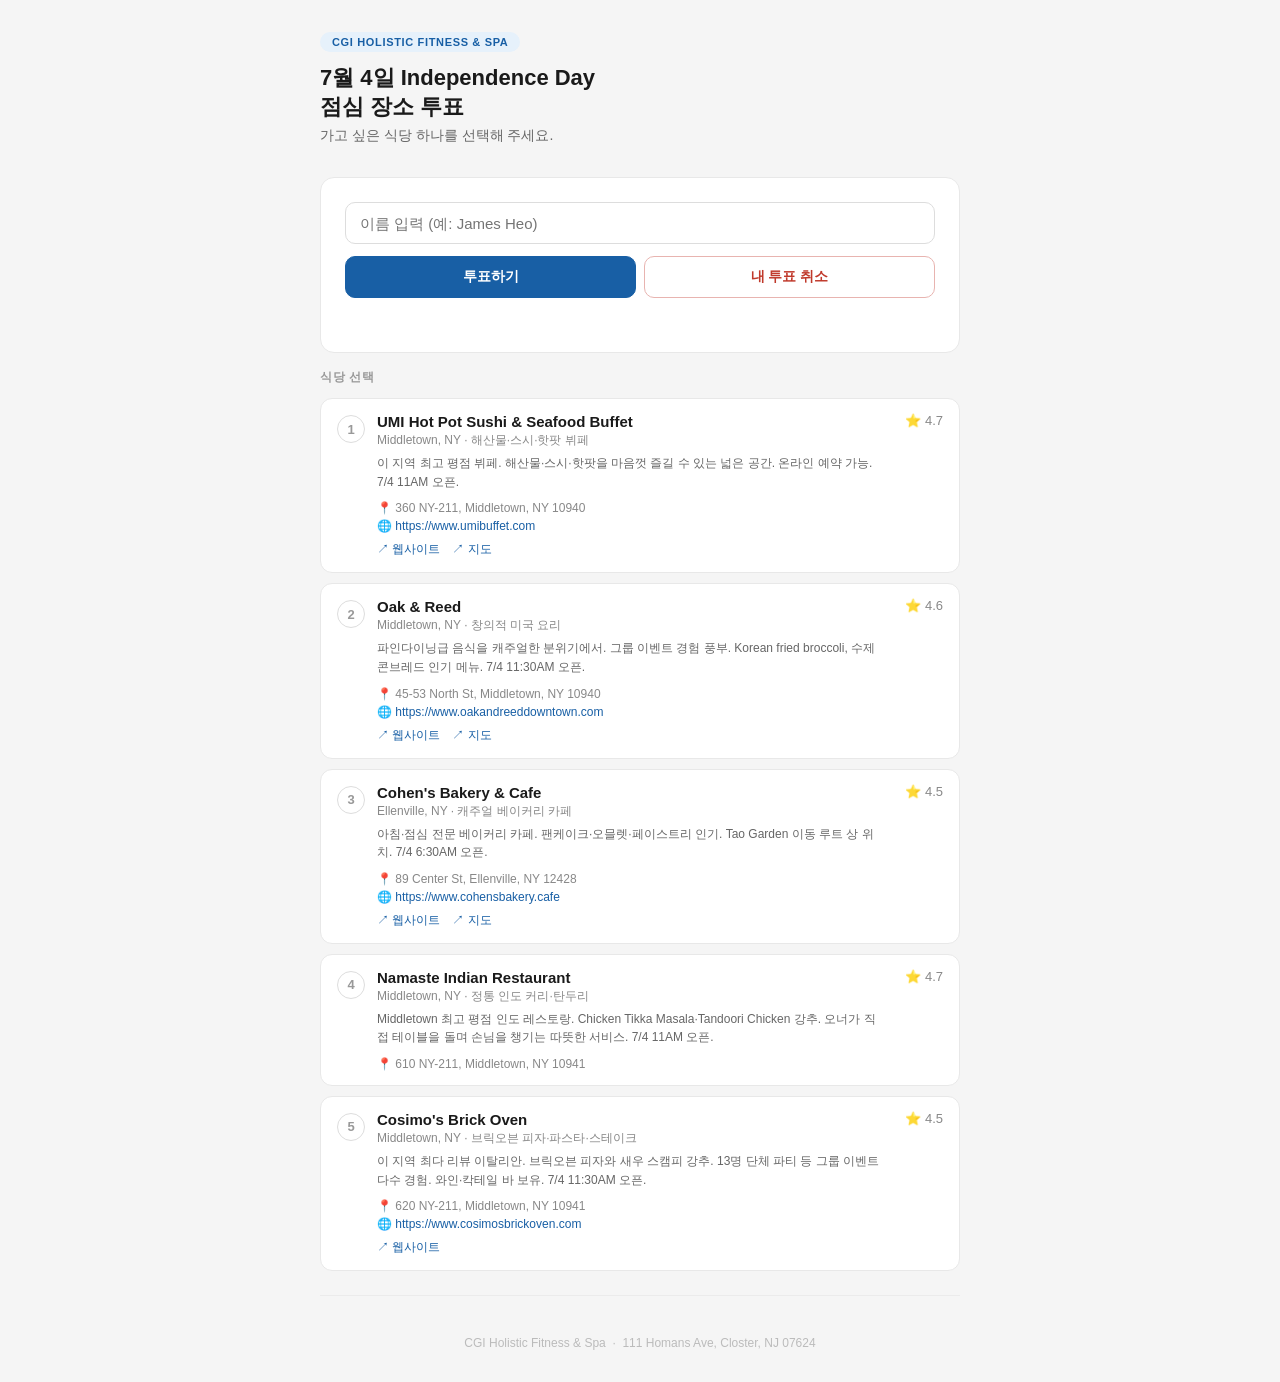
==== july4_vote_live.html @ bbe6935b "Add files via upload" ====
<!DOCTYPE html>
<html lang="ko">
<head>
<meta charset="UTF-8">
<meta name="viewport" content="width=device-width, initial-scale=1.0">
<title>7월 4일 점심 장소 투표 — CGI Holistic Fitness & Spa</title>
<style>
  * { box-sizing: border-box; margin: 0; padding: 0; }
  body { font-family: -apple-system, BlinkMacSystemFont, 'Segoe UI', sans-serif; background: #f5f5f5; color: #1a1a1a; min-height: 100vh; padding: 2rem 1rem; }
  .wrap { max-width: 640px; margin: 0 auto; }
  .page-header { margin-bottom: 2rem; }
  .badge { display: inline-block; font-size: 11px; font-weight: 600; letter-spacing: 0.06em; text-transform: uppercase; color: #185FA5; background: #E6F1FB; border-radius: 99px; padding: 4px 12px; margin-bottom: 12px; }
  .page-header h1 { font-size: 22px; font-weight: 600; color: #1a1a1a; line-height: 1.3; margin-bottom: 6px; }
  .page-header p { font-size: 14px; color: #666; }
  .card { background: #fff; border-radius: 14px; border: 1px solid #e8e8e8; padding: 1.5rem; margin-bottom: 1rem; }
  .input-row { display: flex; gap: 8px; margin-bottom: 12px; }
  .input-row input { flex: 1; height: 42px; border: 1px solid #ddd; border-radius: 10px; padding: 0 14px; font-size: 15px; color: #1a1a1a; outline: none; transition: border-color 0.15s; }
  .input-row input:focus { border-color: #378ADD; }
  .btn-row { display: flex; gap: 8px; }
  .btn { flex: 1; height: 42px; border-radius: 10px; font-size: 14px; font-weight: 600; cursor: pointer; border: 1.5px solid; transition: opacity 0.15s, transform 0.1s; }
  .btn:active { transform: scale(0.98); }
  .btn:disabled { opacity: 0.5; cursor: not-allowed; }
  .btn-vote { background: #185FA5; color: #fff; border-color: #185FA5; }
  .btn-vote:hover:not(:disabled) { background: #0c447c; border-color: #0c447c; }
  .btn-cancel { background: #fff; color: #c0392b; border-color: #e8b4b0; }
  .btn-cancel:hover:not(:disabled) { background: #fff5f5; }
  .msg { font-size: 13px; min-height: 20px; margin-top: 10px; padding: 0 2px; display: flex; align-items: center; gap: 6px; }
  .msg.err { color: #c0392b; }
  .msg.ok { color: #1a7a4a; }
  .msg.loading { color: #888; }
  .spinner { width: 14px; height: 14px; border: 2px solid #ddd; border-top-color: #888; border-radius: 50%; animation: spin 0.7s linear infinite; flex-shrink: 0; }
  @keyframes spin { to { transform: rotate(360deg); } }
  .section-label { font-size: 12px; font-weight: 600; letter-spacing: 0.05em; text-transform: uppercase; color: #999; margin-bottom: 12px; }
  .option-card { border: 1.5px solid #e8e8e8; border-radius: 12px; padding: 14px 16px; cursor: pointer; background: #fff; transition: border-color 0.15s, background 0.1s; margin-bottom: 10px; }
  .option-card:hover { border-color: #b5d4f4; background: #fafcff; }
  .option-card.selected { border-color: #378ADD; background: #f0f7ff; }
  .option-top { display: flex; align-items: flex-start; gap: 12px; }
  .opt-num { width: 28px; height: 28px; border-radius: 50%; border: 1.5px solid #ddd; display: flex; align-items: center; justify-content: center; font-size: 13px; font-weight: 600; color: #999; flex-shrink: 0; margin-top: 2px; transition: all 0.15s; }
  .option-card.selected .opt-num { background: #378ADD; border-color: #378ADD; color: #fff; }
  .opt-body { flex: 1; }
  .opt-name { font-size: 15px; font-weight: 600; color: #1a1a1a; margin-bottom: 2px; }
  .opt-meta { font-size: 12px; color: #888; margin-bottom: 5px; }
  .opt-desc { font-size: 12px; color: #666; line-height: 1.55; }
  .opt-rating { font-size: 13px; color: #888; white-space: nowrap; margin-left: auto; padding-left: 8px; }
  .opt-detail { margin-top: 10px; margin-left: 40px; display: flex; flex-direction: column; gap: 4px; }
  .opt-addr { font-size: 12px; color: #888; user-select: text; }
  .opt-url-text { font-size: 12px; color: #185FA5; user-select: text; word-break: break-all; }
  .opt-links { display: flex; gap: 12px; margin-top: 4px; }
  .opt-links a { font-size: 12px; color: #185FA5; text-decoration: none; }
  .opt-links a:hover { text-decoration: underline; }
  .divider { border: none; border-top: 1px solid #ebebeb; margin: 1.5rem 0; }
  .results-wrap { display: none; }
  .result-row { margin-bottom: 18px; }
  .result-name { font-size: 13px; font-weight: 600; color: #1a1a1a; margin-bottom: 6px; }
  .bar-wrap { display: flex; align-items: center; gap: 10px; margin-bottom: 7px; }
  .bar-track { flex: 1; height: 8px; background: #f0f0f0; border-radius: 99px; overflow: hidden; }
  .bar-fill { height: 100%; background: #378ADD; border-radius: 99px; transition: width 0.5s ease; }
  .bar-count { font-size: 12px; color: #888; white-space: nowrap; min-width: 65px; text-align: right; }
  .voter-line { display: flex; flex-wrap: wrap; gap: 5px; min-height: 22px; }
  .voter-tag { font-size: 12px; color: #555; background: #f4f4f4; border: 1px solid #e8e8e8; border-radius: 99px; padding: 2px 10px; }
  .voter-none { font-size: 12px; color: #bbb; }
  .live-badge { display: inline-flex; align-items: center; gap: 5px; font-size: 11px; font-weight: 600; color: #1a7a4a; background: #eaf6ef; border-radius: 99px; padding: 3px 10px; margin-left: 8px; }
  .live-dot { width: 6px; height: 6px; border-radius: 50%; background: #1a7a4a; animation: pulse 1.5s infinite; }
  @keyframes pulse { 0%,100%{opacity:1} 50%{opacity:0.4} }
  .reset-btn { margin-top: 1.5rem; font-size: 12px; color: #bbb; background: none; border: none; cursor: pointer; text-decoration: underline; padding: 0; display: block; }
  .reset-btn:hover { color: #888; }
  .total-count { font-size: 13px; color: #888; margin-bottom: 1rem; }
  .footer { text-align: center; font-size: 12px; color: #bbb; margin-top: 2.5rem; }
  .last-updated { font-size: 11px; color: #bbb; text-align: right; margin-bottom: 12px; }
</style>
</head>
<body>
<div class="wrap">
  <div class="page-header">
    <div class="badge">CGI Holistic Fitness &amp; Spa</div>
    <h1>7월 4일 Independence Day<br>점심 장소 투표</h1>
    <p>가고 싶은 식당 하나를 선택해 주세요.</p>
  </div>

  <div class="card">
    <div class="input-row">
      <input type="text" id="voter-name" placeholder="이름 입력 (예: James Heo)" maxlength="30" />
    </div>
    <div class="btn-row">
      <button class="btn btn-vote" id="btn-vote" onclick="submitVote()">투표하기</button>
      <button class="btn btn-cancel" id="btn-cancel" onclick="cancelVote()">내 투표 취소</button>
    </div>
    <div class="msg" id="msg"></div>
  </div>

  <div class="section-label">식당 선택</div>
  <div id="options-list"></div>

  <div class="divider"></div>

  <div class="results-wrap" id="results-wrap">
    <div style="display:flex; align-items:center; margin-bottom:1rem;">
      <span class="section-label" style="margin-bottom:0">현재 투표 현황</span>
      <span class="live-badge"><span class="live-dot"></span> 실시간</span>
    </div>
    <div class="last-updated" id="last-updated"></div>
    <div class="total-count" id="total-count"></div>
    <div id="result-rows"></div>
    <button class="reset-btn" onclick="resetAll()">전체 초기화 (관리자용)</button>
  </div>

  <div class="footer">CGI Holistic Fitness &amp; Spa &nbsp;·&nbsp; 111 Homans Ave, Closter, NJ 07624</div>
</div>

<script>
const SCRIPT_URL = 'https://script.google.com/macros/s/AKfycbwZZuWn-kaLVBDRjRtcBCHiJyppAfL_Vgf5kyKx_-50pPYj8fOhulPrzwAFdGwWTCN-/exec';

const restaurants = [
  { id:1, name:"UMI Hot Pot Sushi & Seafood Buffet", meta:"Middletown, NY · 해산물·스시·핫팟 뷔페", desc:"이 지역 최고 평점 뷔페. 해산물·스시·핫팟을 마음껏 즐길 수 있는 넓은 공간. 온라인 예약 가능. 7/4 11AM 오픈.", rating:"⭐ 4.7", addr:"360 NY-211, Middletown, NY 10940", web:"https://www.umibuffet.com", map:"https://share.google/USGwP2v4HQDVCOhbl" },
  { id:2, name:"Oak & Reed", meta:"Middletown, NY · 창의적 미국 요리", desc:"파인다이닝급 음식을 캐주얼한 분위기에서. 그룹 이벤트 경험 풍부. Korean fried broccoli, 수제 콘브레드 인기 메뉴. 7/4 11:30AM 오픈.", rating:"⭐ 4.6", addr:"45-53 North St, Middletown, NY 10940", web:"https://www.oakandreeddowntown.com", map:"https://maps.app.goo.gl/yN2vmwnckq7AZhPn9" },
  { id:3, name:"Cohen's Bakery & Cafe", meta:"Ellenville, NY · 캐주얼 베이커리 카페", desc:"아침·점심 전문 베이커리 카페. 팬케이크·오믈렛·페이스트리 인기. Tao Garden 이동 루트 상 위치. 7/4 6:30AM 오픈.", rating:"⭐ 4.5", addr:"89 Center St, Ellenville, NY 12428", web:"https://www.cohensbakery.cafe", map:"https://share.google/wfKz0yDEvHpTOsjKd" },
  { id:4, name:"Namaste Indian Restaurant", meta:"Middletown, NY · 정통 인도 커리·탄두리", desc:"Middletown 최고 평점 인도 레스토랑. Chicken Tikka Masala·Tandoori Chicken 강추. 오너가 직접 테이블을 돌며 손님을 챙기는 따뜻한 서비스. 7/4 11AM 오픈.", rating:"⭐ 4.7", addr:"610 NY-211, Middletown, NY 10941", web:"", map:"" },
  { id:5, name:"Cosimo's Brick Oven", meta:"Middletown, NY · 브릭오븐 피자·파스타·스테이크", desc:"이 지역 최다 리뷰 이탈리안. 브릭오븐 피자와 새우 스캠피 강추. 13명 단체 파티 등 그룹 이벤트 다수 경험. 와인·칵테일 바 보유. 7/4 11:30AM 오픈.", rating:"⭐ 4.5", addr:"620 NY-211, Middletown, NY 10941", web:"https://www.cosimosbrickoven.com", map:"" },
];

let selected = null;
let pollInterval = null;

function setLoading(on) {
  document.getElementById('btn-vote').disabled = on;
  document.getElementById('btn-cancel').disabled = on;
}

function showMsg(text, type) {
  const el = document.getElementById('msg');
  if (type === 'loading') {
    el.innerHTML = `<div class="spinner"></div><span>${text}</span>`;
  } else {
    el.innerHTML = text;
  }
  el.className = 'msg' + (type && type !== 'loading' ? ' ' + type : (type === 'loading' ? ' loading' : ''));
}

function api(params) {
  const url = SCRIPT_URL + '?' + new URLSearchParams(params).toString();
  return fetch(url, { method: 'POST', body: JSON.stringify(params), headers: { 'Content-Type': 'text/plain' } })
    .then(r => r.json());
}

function renderOptions() {
  document.getElementById('options-list').innerHTML = restaurants.map(r => `
    <div class="option-card${selected===r.id?' selected':''}" onclick="selectOption(${r.id})">
      <div class="option-top">
        <div class="opt-num">${r.id}</div>
        <div class="opt-body">
          <div class="opt-name">${r.name}</div>
          <div class="opt-meta">${r.meta}</div>
          <div class="opt-desc">${r.desc}</div>
        </div>
        <div class="opt-rating">${r.rating}</div>
      </div>
      <div class="opt-detail">
        <div class="opt-addr">📍 ${r.addr}</div>
        ${r.web ? `<div class="opt-url-text">🌐 ${r.web}</div>` : ''}
        ${(r.web||r.map) ? `<div class="opt-links">
          ${r.web?`<a href="${r.web}" target="_blank">↗ 웹사이트</a>`:''}
          ${r.map?`<a href="${r.map}" target="_blank">↗ 지도</a>`:''}
        </div>` : ''}
      </div>
    </div>`).join('');
}

function selectOption(id) {
  selected = id;
  showMsg('', '');
  renderOptions();
}

async function submitVote() {
  const name = document.getElementById('voter-name').value.trim();
  if (!name) { showMsg('이름을 입력해 주세요.', 'err'); return; }
  if (!selected) { showMsg('식당을 선택해 주세요.', 'err'); return; }
  setLoading(true);
  showMsg('투표 중...', 'loading');
  try {
    const r = restaurants.find(r => r.id === selected);
    const res = await api({ action: 'vote', name, restaurantId: selected, restaurantName: r.name });
    if (res.status === 'ok') {
      showMsg(`${name}님 투표 완료!`, 'ok');
      document.getElementById('voter-name').value = '';
      selected = null;
      renderOptions();
      await loadResults();
    } else if (res.status === 'duplicate') {
      showMsg(`${name}님은 이미 투표하셨습니다. 취소 후 다시 투표해 주세요.`, 'err');
    } else {
      showMsg('오류가 발생했습니다. 다시 시도해 주세요.', 'err');
    }
  } catch(e) {
    showMsg('연결 오류. 다시 시도해 주세요.', 'err');
  }
  setLoading(false);
}

async function cancelVote() {
  const name = document.getElementById('voter-name').value.trim();
  if (!name) { showMsg('취소할 이름을 입력해 주세요.', 'err'); return; }
  setLoading(true);
  showMsg('취소 중...', 'loading');
  try {
    const res = await api({ action: 'cancel', name });
    if (res.status === 'cancelled') {
      showMsg(`${name}님의 투표가 취소되었습니다.`, 'ok');
      document.getElementById('voter-name').value = '';
      await loadResults();
    } else if (res.status === 'not_found') {
      showMsg(`${name}님의 투표 내역이 없습니다.`, 'err');
    } else {
      showMsg('오류가 발생했습니다.', 'err');
    }
  } catch(e) {
    showMsg('연결 오류. 다시 시도해 주세요.', 'err');
  }
  setLoading(false);
}

async function loadResults() {
  try {
    const res = await api({ action: 'getVotes' });
    if (res.status === 'ok') {
      renderResults(res.votes);
      const now = new Date();
      document.getElementById('last-updated').textContent = `마지막 업데이트: ${now.toLocaleTimeString('ko-KR')}`;
    }
  } catch(e) {}
}

function renderResults(votes) {
  const counts = {}, votersByOpt = {};
  restaurants.forEach(r => { counts[r.id] = 0; votersByOpt[r.id] = []; });
  votes.forEach(v => {
    counts[v.restaurantId] = (counts[v.restaurantId] || 0) + 1;
    if (!votersByOpt[v.restaurantId]) votersByOpt[v.restaurantId] = [];
    votersByOpt[v.restaurantId].push(v.name);
  });
  const total = votes.length;

  document.getElementById('total-count').textContent = `총 ${total}명 투표`;
  document.getElementById('result-rows').innerHTML = restaurants.map(r => {
    const pct = total ? Math.round(counts[r.id] / total * 100) : 0;
    const voterTags = votersByOpt[r.id] && votersByOpt[r.id].length
      ? votersByOpt[r.id].map(n => `<span class="voter-tag">${n}</span>`).join('')
      : `<span class="voter-none">없음</span>`;
    return `<div class="result-row">
      <div class="result-name">${r.id}. ${r.name}</div>
      <div class="bar-wrap">
        <div class="bar-track"><div class="bar-fill" style="width:${pct}%"></div></div>
        <div class="bar-count">${counts[r.id]}표 (${pct}%)</div>
      </div>
      <div class="voter-line">${voterTags}</div>
    </div>`;
  }).join('');

  document.getElementById('results-wrap').style.display = 'block';
}

async function resetAll() {
  if (!confirm('전체 투표를 초기화하시겠습니까?')) return;
  setLoading(true);
  try {
    await api({ action: 'reset' });
    await loadResults();
    showMsg('초기화 완료.', 'ok');
  } catch(e) {}
  setLoading(false);
}

renderOptions();
loadResults();
pollInterval = setInterval(loadResults, 10000);
</script>
</body>
</html>
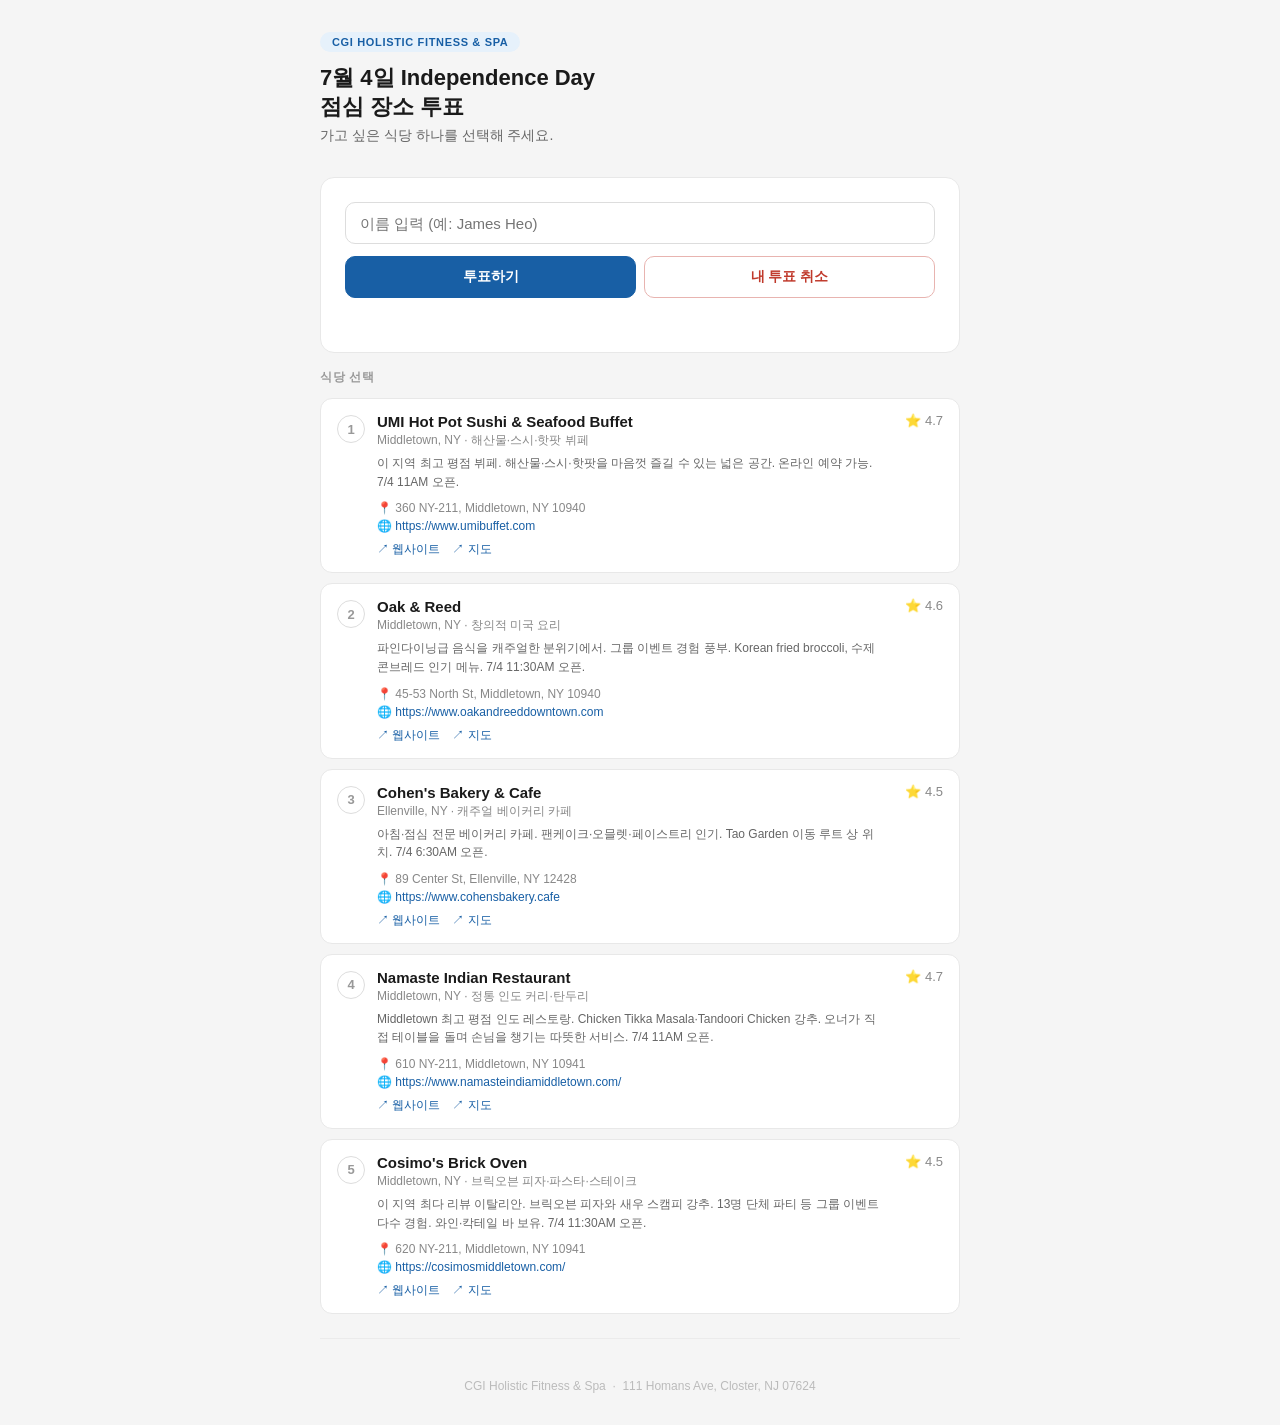
==== commit a956faef: "Add files via upload" ====
--- a/july4_vote_live.html
+++ b/july4_vote_live.html
@@ -114,8 +114,8 @@
   { id:1, name:"UMI Hot Pot Sushi & Seafood Buffet", meta:"Middletown, NY · 해산물·스시·핫팟 뷔페", desc:"이 지역 최고 평점 뷔페. 해산물·스시·핫팟을 마음껏 즐길 수 있는 넓은 공간. 온라인 예약 가능. 7/4 11AM 오픈.", rating:"⭐ 4.7", addr:"360 NY-211, Middletown, NY 10940", web:"https://www.umibuffet.com", map:"https://share.google/USGwP2v4HQDVCOhbl" },
   { id:2, name:"Oak & Reed", meta:"Middletown, NY · 창의적 미국 요리", desc:"파인다이닝급 음식을 캐주얼한 분위기에서. 그룹 이벤트 경험 풍부. Korean fried broccoli, 수제 콘브레드 인기 메뉴. 7/4 11:30AM 오픈.", rating:"⭐ 4.6", addr:"45-53 North St, Middletown, NY 10940", web:"https://www.oakandreeddowntown.com", map:"https://maps.app.goo.gl/yN2vmwnckq7AZhPn9" },
   { id:3, name:"Cohen's Bakery & Cafe", meta:"Ellenville, NY · 캐주얼 베이커리 카페", desc:"아침·점심 전문 베이커리 카페. 팬케이크·오믈렛·페이스트리 인기. Tao Garden 이동 루트 상 위치. 7/4 6:30AM 오픈.", rating:"⭐ 4.5", addr:"89 Center St, Ellenville, NY 12428", web:"https://www.cohensbakery.cafe", map:"https://share.google/wfKz0yDEvHpTOsjKd" },
-  { id:4, name:"Namaste Indian Restaurant", meta:"Middletown, NY · 정통 인도 커리·탄두리", desc:"Middletown 최고 평점 인도 레스토랑. Chicken Tikka Masala·Tandoori Chicken 강추. 오너가 직접 테이블을 돌며 손님을 챙기는 따뜻한 서비스. 7/4 11AM 오픈.", rating:"⭐ 4.7", addr:"610 NY-211, Middletown, NY 10941", web:"", map:"" },
-  { id:5, name:"Cosimo's Brick Oven", meta:"Middletown, NY · 브릭오븐 피자·파스타·스테이크", desc:"이 지역 최다 리뷰 이탈리안. 브릭오븐 피자와 새우 스캠피 강추. 13명 단체 파티 등 그룹 이벤트 다수 경험. 와인·칵테일 바 보유. 7/4 11:30AM 오픈.", rating:"⭐ 4.5", addr:"620 NY-211, Middletown, NY 10941", web:"https://www.cosimosbrickoven.com", map:"" },
+  { id:4, name:"Namaste Indian Restaurant", meta:"Middletown, NY · 정통 인도 커리·탄두리", desc:"Middletown 최고 평점 인도 레스토랑. Chicken Tikka Masala·Tandoori Chicken 강추. 오너가 직접 테이블을 돌며 손님을 챙기는 따뜻한 서비스. 7/4 11AM 오픈.", rating:"⭐ 4.7", addr:"610 NY-211, Middletown, NY 10941", web:"https://www.namasteindiamiddletown.com/", map:"https://maps.app.goo.gl/W2FLPRjBERKfwfxR8" },
+  { id:5, name:"Cosimo's Brick Oven", meta:"Middletown, NY · 브릭오븐 피자·파스타·스테이크", desc:"이 지역 최다 리뷰 이탈리안. 브릭오븐 피자와 새우 스캠피 강추. 13명 단체 파티 등 그룹 이벤트 다수 경험. 와인·칵테일 바 보유. 7/4 11:30AM 오픈.", rating:"⭐ 4.5", addr:"620 NY-211, Middletown, NY 10941", web:"https://cosimosmiddletown.com/", map:"https://maps.app.goo.gl/pLAhXU2bWJrL2wCJ7" },
 ];
 
 let selected = null;
